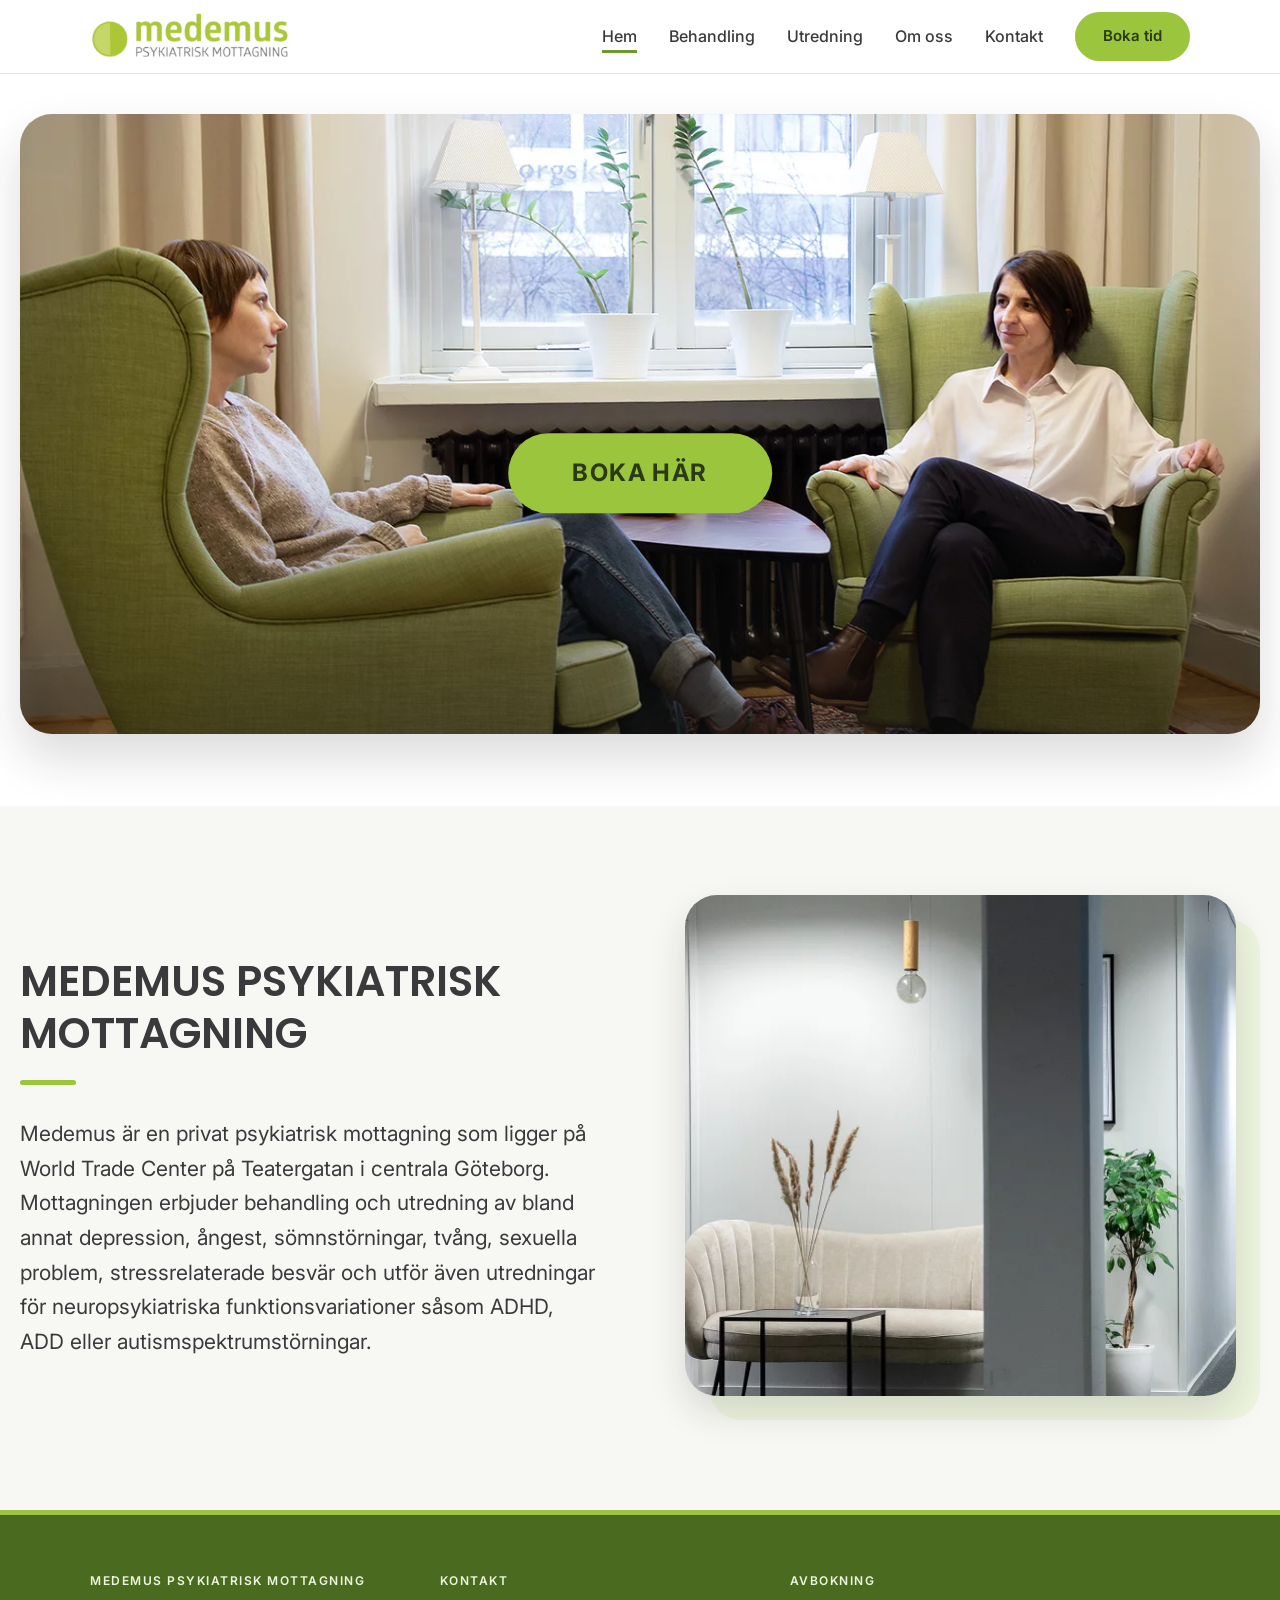
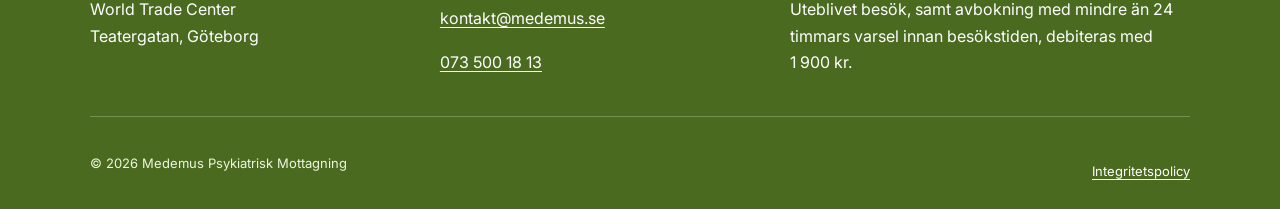
==== index.html @ da2b0c32 "Medemus hemsida, variant 2 Co-Authored-By: Claude Sonnet 5.5 <noreply@anthropic.com>" ====
<!DOCTYPE html>
<html lang="sv">
<head>
  <meta charset="UTF-8">
  <meta name="viewport" content="width=device-width, initial-scale=1">
  <title>Medemus Psykiatrisk Mottagning – Privat psykiater Göteborg</title>
  <meta name="description" content="Privat psykiatrisk mottagning på World Trade Center, Teatergatan i centrala Göteborg. Behandling och utredning av bland annat depression, ångest, ADHD och autism.">

  <link rel="preconnect" href="https://fonts.googleapis.com">
  <link rel="preconnect" href="https://fonts.gstatic.com" crossorigin>
  <link href="https://fonts.googleapis.com/css2?family=Poppins:wght@400;500;600;700&family=Inter:wght@400;500;600;700&display=swap" rel="stylesheet">

  <link rel="stylesheet" href="css/reset.css">
  <link rel="stylesheet" href="css/variables.css">
  <link rel="stylesheet" href="css/base.css">
  <link rel="stylesheet" href="css/components.css">
  <link rel="stylesheet" href="css/site.css?v=1">
  <link rel="stylesheet" href="css/variant.css?v=2">
</head>
<body>

  <a class="skip-link" href="#content">Hoppa till innehållet</a>

  <header class="v2-header is-cta-visible" data-cta="always">
    <div class="container v2-header__inner">
      <a href="index.html" class="v2-logo" aria-label="Medemus psykiatrisk mottagning – startsida">
        <img src="assets/images/medemus-logo.webp" alt="Medemus Psykiatrisk Mottagning">
      </a>
      <nav class="v2-nav" id="nav" aria-label="Huvudmeny">
        <a href="index.html" class="v2-nav__link" aria-current="page">Hem</a>
        <a href="pages/behandling.html" class="v2-nav__link">Behandling</a>
        <a href="pages/utredning.html" class="v2-nav__link">Utredning</a>
        <a href="pages/om-oss.html" class="v2-nav__link">Om oss</a>
        <a href="pages/kontakt.html" class="v2-nav__link">Kontakt</a>
        <a href="pages/boka-tid.html" class="btn btn--primary v2-nav__cta">Boka tid</a>
      </nav>
      <a href="pages/boka-tid.html" class="btn btn--primary v2-header__cta">Boka tid</a>
      <button class="nav-toggle" aria-expanded="false" aria-controls="nav" aria-label="Meny"><span class="nav-toggle__bars" aria-hidden="true"><span></span><span></span><span></span></span></button>
    </div>
  </header>

  <main id="content">
    <section class="pg-hero" aria-label="Boka tid">
      <div class="pg-wrap">
        <div class="hero-frame">
          <img src="assets/images/hero-mottagning.webp" alt="Två personer i samtal i mottagningens gröna fåtöljer" fetchpriority="high">
          <a href="pages/boka-tid.html" class="btn btn--primary btn--xl hero-frame__cta">Boka här</a>
        </div>
      </div>
    </section>

    <section class="pg-section pg-section--alt" aria-labelledby="intro-rubrik">
      <div class="pg-wrap pg-row">
        <div class="pg-text">
          <h1 class="pg-title" id="intro-rubrik">Medemus Psykiatrisk Mottagning</h1>
          <p class="pg-lead">Medemus är en privat psykiatrisk mottagning som ligger på World Trade Center på Teatergatan i centrala Göteborg. Mottagningen erbjuder behandling och utredning av bland annat depression, ångest, sömnstörningar, tvång, sexuella problem, stressrelaterade besvär och utför även utredningar för neuropsykiatriska funktionsvariationer såsom ADHD, ADD eller autismspektrumstörningar.</p>
        </div>
        <figure class="photo-frame photo-frame--wide"><img src="assets/images/vantrum-soffa.webp" alt="Mottagningens väntrum med soffa och växter" loading="lazy"></figure>
      </div>
    </section>

  </main>

  <footer class="v2-footer">
    <div class="container">
      <div class="v2-footer__grid">
        <div>
          <h2 class="v2-footer__title">Medemus Psykiatrisk Mottagning</h2>
          <address class="v2-footer__text">World Trade Center<br>Teatergatan, Göteborg</address>
        </div>
        <div>
          <h2 class="v2-footer__title">Kontakt</h2>
          <p class="v2-footer__text"><a href="mailto:kontakt@medemus.se">kontakt@medemus.se</a></p>
          <p class="v2-footer__text"><a href="tel:0735001813">073 500 18 13</a></p>
        </div>
        <div>
          <h2 class="v2-footer__title">Avbokning</h2>
          <p class="v2-footer__text">Uteblivet besök, samt avbokning med mindre än 24 timmars varsel innan besökstiden, debiteras med 1&nbsp;900&nbsp;kr.</p>
        </div>
      </div>
      <div class="v2-footer__bottom">
        <p>&copy; <span id="year"></span> Medemus Psykiatrisk Mottagning</p>
        <p><a href="pages/integritetspolicy.html">Integritetspolicy</a></p>
      </div>
    </div>
  </footer>

  <script src="js/main.js?v=1"></script>
</body>
</html>
---- css/variables.css ----
/* ==========================================================================
   Designvariabler — Medemus designsystem
   Källan till sanning för färger, typsnitt och avstånd.
   Ändra här så uppdateras hela sidan. Alla textfärger nedan är kontrollerade
   mot WCAG 2.1 AA (se referens/dokument/designsystem.html för kontrastmatris).
   ========================================================================== */
:root {
  /* ---- Grundfärger (från logotypen) ---- */
  --color-green-primary: #9bc53d; /* Logotyp, ljus halva. ENDAST som yta — ej som liten text på vitt */
  --color-green-dark:    #6e9a2b; /* Logotyp, mörk halva. ENDAST som yta/stora element */
  --color-green-deep:    #4a6b1f; /* Tillgänglig grön text/ikon — 6,1:1 på vitt */
  --color-green-tint:    #eef5de; /* Ljus grön bakgrundston (badges, ghost-knapp) */

  /* ---- Text & neutrala färger ---- */
  --color-text:        #3a3a3c; /* Primär text — 11,3:1 på vitt (AAA) */
  --color-text-muted:  #6b6b6e; /* Sekundär text — 5,3:1 på vitt (AA) */
  --color-text-faint:  #9a9a9d; /* ENDAST placeholder/inaktiverat läge */

  /* ---- Ytor ---- */
  --color-bg:      #ffffff;
  --color-surface: #f7f8f4; /* Sidbakgrund, sektionsavbrott */
  --color-border:  #e2e4dc; /* Dekorativa kantlinjer (ej funktionella) */
  --color-border-interactive: #80847a; /* Kantlinje på inputs/komponenter — 3,8:1 */

  /* ---- Mörkt tema (Instagram-stilen) ---- */
  --color-dark:       #1b1c1a; /* Mörk bakgrund — vit text 16,5:1 */
  --color-dark-2:     #262824; /* Kort/ytor på mörk bakgrund */
  --color-dark-line:  #3a3d36;
  --color-on-dark-muted: #c9ccc2; /* Sekundär text på mörkt — 10,5:1 */
  --color-white:      #ffffff;
  --color-on-green:   #2b3a14; /* Text på grön yta — 6,1:1 */
  --color-dark-overlay: rgba(27, 28, 26, 0.84); /* Mörkt lager över foto */
  --color-green-olive: #7f9a2b; /* Cirkelring i Instagram-grafiken. ENDAST dekor */

  /* ---- Funktionsfärger ---- */
  --color-primary:       var(--color-green-primary);
  --color-primary-hover: var(--color-green-deep);
  --color-accent:        #2e6f8e; /* Länkar, fokusringar — 5,6:1 på vitt */

  --color-success-text:    #3d7a3d;
  --color-success-surface: #e3f1e3;
  --color-error-text:      #b33a3a;
  --color-error-surface:   #fbeaea;

  /* ---- Typografi ---- */
  --font-heading: "Poppins", system-ui, -apple-system, "Segoe UI", Roboto, sans-serif;
  --font-body:    "Inter", system-ui, -apple-system, "Segoe UI", Roboto, sans-serif;
  --font-mono:    "SFMono-Regular", Consolas, monospace;

  --fs-base: 1rem;      /* 16px — minsta brödtextstorlek */
  --fs-sm:   0.8125rem; /* 13px — small/caption */
  --fs-label: 0.75rem;  /* 12px — eyebrow/label (minsta storlek, versaler) */
  --fs-lg:   1.1875rem; /* 19px — H4 */
  --fs-xl:   1.5rem;    /* 24px — H3 */
  --fs-xxl:  clamp(1.75rem, 3vw + 1rem, 2.125rem);  /* 28–34px — H2 */
  --fs-xxxl: clamp(2rem, 4vw + 1rem, 3rem);         /* 32–48px — H1 */

  --lh-heading: 1.2;
  --lh-body: 1.65;

  /* ---- Avstånd ---- */
  --space-xs: 0.5rem;
  --space-sm: 1rem;
  --space-md: 2rem;
  --space-lg: 4rem;
  --space-xl: 6rem;

  /* ---- Övrigt ---- */
  --container-width: 1100px;
  --radius: 10px;
  --radius-pill: 999px;
  --shadow: 0 2px 12px rgba(0, 0, 0, 0.08);
  --transition: 0.2s ease;
  --focus-ring: 3px solid var(--color-accent);
}
---- css/base.css ----
/* ==========================================================================
   Grundstil — typografi och länkar
   ========================================================================== */
body {
  font-family: var(--font-body);
  font-size: var(--fs-base);
  line-height: var(--lh-body);
  color: var(--color-text);
  background: var(--color-bg);
}

h1, h2, h3, h4 {
  font-family: var(--font-heading);
  font-weight: 600;
  line-height: var(--lh-heading);
  color: var(--color-text);
  margin-bottom: var(--space-sm);
}

h1 { font-size: var(--fs-xxxl); letter-spacing: -0.5px; }
h2 { font-size: var(--fs-xxl); letter-spacing: -0.3px; }
h3 { font-size: var(--fs-xl); }
h4 { font-size: var(--fs-lg); font-weight: 500; }

p {
  max-width: 65ch;
}

p + p {
  margin-top: var(--space-sm);
}

small, .text-small {
  display: block;
  font-size: var(--fs-sm);
  color: var(--color-text-muted);
}

.text-label {
  display: inline-block;
  font-size: var(--fs-label);
  font-weight: 600;
  letter-spacing: 1px;
  text-transform: uppercase;
  color: var(--color-green-deep);
}

a {
  color: var(--color-accent);
  text-decoration: underline;
  text-underline-offset: 3px;
}

a:hover {
  color: var(--color-primary-hover);
}

/* Synlig, tydlig fokusindikering för tangentbordsnavigering (WCAG 2.4.7) */
a:focus-visible,
button:focus-visible,
input:focus-visible,
textarea:focus-visible,
select:focus-visible,
.btn:focus-visible {
  outline: var(--focus-ring);
  outline-offset: 2px;
}
---- css/components.css ----
/* ==========================================================================
   Komponenter — logga, nav, knappar, ytor, formulär, meddelanden
   ========================================================================== */

/* --- Logga --- */
.logo {
  display: inline-flex;
  align-items: center;
  gap: 0.75rem;
  font-family: var(--font-heading);
  font-weight: 600;
  font-size: var(--fs-lg);
  color: var(--color-text);
}

.logo-mark {
  width: 32px;
  height: 32px;
  border-radius: 50%;
  flex-shrink: 0;
  background: conic-gradient(
    var(--color-green-dark) 0deg 180deg,
    var(--color-green-primary) 180deg 360deg
  );
}

/* --- Navigation --- */
.nav__link {
  color: var(--color-text-muted);
  text-decoration: none;
  font-weight: 500;
  transition: color var(--transition);
}

.nav__link:hover {
  color: var(--color-green-deep);
}

/* --- Hero --- */
.hero {
  padding-block: var(--space-xl);
  background: var(--color-surface);
}

.hero__lead {
  font-size: var(--fs-lg);
  color: var(--color-text-muted);
  margin-bottom: var(--space-md);
  max-width: 40ch;
}

/* --- Knappar ---
   Primary: grön yta + mörk text — 6,1:1
   Dark:    mörk yta + vit text  — 11,3:1
   Outline: transparent + mörk text/kant — 11,3:1
   Ghost:   ljus grön yta + grön text — 5,5:1
   Alla har minst 44px klickyta i höjd och synlig fokusring. */
.btn {
  display: inline-flex;
  align-items: center;
  gap: 0.5rem;
  min-height: 44px;
  padding: 0.75rem 1.75rem;
  border: none;
  border-radius: var(--radius-pill);
  font-family: var(--font-body);
  font-weight: 600;
  font-size: 0.9375rem;
  text-decoration: none;
  cursor: pointer;
  transition: background-color var(--transition), color var(--transition);
}

.btn--primary {
  background: var(--color-green-primary);
  color: var(--color-on-green);
}
.btn--primary:hover {
  background: var(--color-green-deep);
  color: #fff;
}

.btn--dark {
  background: var(--color-text);
  color: #fff;
}
.btn--dark:hover {
  background: #222224;
}

.btn--outline {
  background: transparent;
  color: var(--color-text);
  border: 1.5px solid var(--color-text);
}
.btn--outline:hover {
  background: var(--color-text);
  color: #fff;
}

.btn--ghost {
  background: var(--color-green-tint);
  color: var(--color-green-deep);
}
.btn--ghost:hover {
  background: #e2eecb;
}

.btn[disabled],
.btn--disabled {
  background: #ececea;
  color: var(--color-text-faint);
  cursor: not-allowed;
}

/* Bakåtkompatibelt alias för äldre .btn-markup i befintliga sidor */
.btn:not([class*="btn--"]) {
  background: var(--color-green-primary);
  color: var(--color-on-green);
}
.btn:not([class*="btn--"]):hover {
  background: var(--color-green-deep);
  color: #fff;
}

/* --- Ytor / kort --- */
.surface {
  border-radius: var(--radius);
  padding: var(--space-md);
  border: 1px solid var(--color-border);
}

.surface--alt { background: var(--color-surface); }
.surface--tint {
  background: var(--color-green-tint);
  color: var(--color-green-deep);
  border-color: transparent;
}
.surface--dark {
  background: var(--color-text);
  color: #fff;
  border-color: transparent;
}

/* --- Statusmeddelanden ---
   Status visas aldrig med enbart färg — ikon/symbol + text följer alltid med. */
.alert {
  display: flex;
  gap: 0.625rem;
  align-items: flex-start;
  padding: 1rem 1.25rem;
  border-radius: var(--radius);
  font-size: var(--fs-sm);
  line-height: 1.5;
  max-width: 460px;
}
.alert strong { font-weight: 700; }

.alert--success {
  background: var(--color-success-surface);
  color: var(--color-success-text);
}
.alert--error {
  background: var(--color-error-surface);
  color: var(--color-error-text);
}

/* --- Formulär --- */
.field {
  margin-bottom: var(--space-sm);
}

.field label {
  display: block;
  font-size: var(--fs-sm);
  font-weight: 600;
  color: var(--color-text);
  margin-bottom: 0.375rem;
}

.field input,
.field textarea,
.field select {
  width: 100%;
  padding: 0.75rem 0.875rem;
  border-radius: 8px;
  border: 1.5px solid var(--color-border-interactive);
  font-family: var(--font-body);
  font-size: 0.9375rem;
  color: var(--color-text);
  background: var(--color-bg);
}

.field input::placeholder,
.field textarea::placeholder {
  color: var(--color-text-faint);
}

.field-hint {
  font-size: 0.8125rem;
  color: var(--color-text-muted);
  margin-top: 0.3rem;
}
---- css/site.css ----
/* ==========================================================================
   Variation 2 — ljus, lugn startsida med utgångspunkt i nuvarande medemus.se
   Bygger enbart på designsystemets variabler (css/variables.css).
   Kontraster (mot bakgrunden de används på):
     --color-text on white 11,3:1   --color-text-muted on surface 5,0:1
     --color-green-deep on white 6,2:1 / on tint 5,5:1
     --color-on-green on --color-green-primary 6,1:1
     white on --color-dark 17,1:1   --color-on-dark-muted on --color-dark 10,5:1
   ========================================================================== */

html { scroll-padding-top: 96px; scroll-behavior: smooth; }

.container {
  width: min(100% - 2rem, var(--container-width));
  margin-inline: auto;
}

/* --- Hoppa till innehåll (WCAG 2.4.1) --- */
.skip-link {
  position: absolute;
  left: 1rem;
  top: -100px;
  z-index: 200;
  padding: 0.75rem 1.25rem;
  background: var(--color-dark);
  color: var(--color-white);
  border-radius: var(--radius);
  font-weight: 600;
}
.skip-link:focus { top: 1rem; }

/* --- Header (fast överst) --- */
.v2-header {
  position: sticky;
  top: 0;
  z-index: 100;
  background: var(--color-bg);
  border-bottom: 1px solid var(--color-border);
}
.v2-header__inner {
  display: flex;
  align-items: center;
  gap: var(--space-md);
  padding-block: 0.75rem;
}
/* Endast desktop: Safari klipper annars även nedåt och gömmer mobilmenyn */
@media (min-width: 861px) { .v2-header { overflow-x: clip; } }
/* "Boka tid" glider in från höger när hero-knappen scrollats förbi.
   På desktop ligger menylänkarna först längst till höger (där knappen ska landa)
   och glider åt vänster i takt med att knappen kommer in. --cta-shift sätts av js/main.js. */
.v2-header__cta {
  flex: none;
  opacity: 0;
  visibility: hidden;
  transform: translateX(56px);
  transition: transform 0.45s ease, opacity 0.35s ease, visibility 0s linear 0.45s;
}
.v2-header.is-cta-visible .v2-header__cta {
  opacity: 1;
  visibility: visible;
  transform: none;
  transition-delay: 0s;
}
@media (min-width: 861px) {
  .v2-nav {
    transform: translateX(var(--cta-shift, 0px));
    transition: transform 0.45s ease;
  }
  .v2-header.is-cta-visible .v2-nav { transform: none; }
}
.v2-nav__cta { display: none; }
.v2-logo { display: inline-flex; align-items: center; }
.v2-logo img { height: 48px; width: auto; }

.v2-nav {
  display: flex;
  align-items: center;
  gap: var(--space-md);
  margin-left: auto;
}
.v2-nav__link {
  display: inline-flex;
  align-items: center;
  min-height: 44px;
  color: var(--color-text);
  font-weight: 500;
  text-decoration: none;
}
.v2-nav__link:hover { text-decoration: underline; text-underline-offset: 6px; }
.v2-nav__link[aria-current="page"] {
  text-decoration: underline;
  text-decoration-color: var(--color-green-dark);
  text-decoration-thickness: 3px;
  text-underline-offset: 8px;
}

.nav-toggle {
  display: none;
  min-width: 44px;
  min-height: 44px;
  align-items: center;
  justify-content: center;
  background: transparent;
  border: 1.5px solid var(--color-border-interactive);
  border-radius: var(--radius);
  color: var(--color-text);
  cursor: pointer;
}

/* --- Sektioner --- */
.v2-section { padding-block: var(--space-xl); }
.v2-section--surface { background: var(--color-surface); }
.v2-section--tint { background: var(--color-green-tint); }

.v2-eyebrow {
  display: inline-block;
  margin-bottom: var(--space-xs);
  font-size: var(--fs-label);
  font-weight: 600;
  letter-spacing: 1.5px;
  text-transform: uppercase;
  color: var(--color-green-deep);
}

/* --- Hero: bilden täcker hela bredden, allt fokus på "Boka tid" ---
   Ett jämnt mörkt lager (--color-dark, 76 %) ligger mellan foto och innehåll:
   vit text får minst 6,5:1 kontrast även mot de ljusaste delarna av bilden.
   Knapp: --color-on-green på --color-green-primary 6,1:1. */
.v2-hero {
  position: relative;
  isolation: isolate;
  display: flex;
  align-items: center;
  min-height: 560px;
  padding-block: var(--space-xl);
  background: var(--color-dark) url("../assets/images/hero-mottagning.webp") center / cover no-repeat;
}
.v2-hero::before {
  content: "";
  position: absolute;
  inset: 0;
  z-index: -1;
  background: var(--color-dark);
  opacity: 0.76;
}
.v2-hero__inner {
  display: flex;
  flex-direction: column;
  align-items: center;
  text-align: center;
}
.v2-hero h1 {
  color: var(--color-white);
  font-size: clamp(1.5rem, 2.5vw + 0.75rem, 2.125rem);
  font-weight: 600;
  margin-bottom: 0.5rem;
}
.v2-hero__sub {
  color: var(--color-white);
  font-size: var(--fs-base);
  margin-bottom: var(--space-lg);
}
.btn--xl {
  min-height: 72px;
  padding: 1.25rem 4rem;
  gap: 0.75rem;
  font-size: 1.5rem;
  font-weight: 700;
  box-shadow: 0 10px 30px rgba(0, 0, 0, 0.35);
}
.v2-hero :focus-visible { outline: 3px solid var(--color-white); outline-offset: 4px; }

.v2-actions { display: flex; flex-wrap: wrap; gap: var(--space-sm); }

.btn--outline-light {
  background: transparent;
  color: var(--color-white);
  border: 1.5px solid var(--color-white);
}
.btn--outline-light:hover { background: var(--color-white); color: var(--color-dark); }

/* --- Viktiga punkter (som i Ekopeak): bock i cirkel + text, på mycket ljusgrönt band ---
   Text --color-text på --color-green-tint 10,1:1. Bock --color-green-deep på vit 6,2:1. */
.v2-trust {
  background: var(--color-green-tint);
  padding-block: var(--space-md);
}
.v2-trust__list {
  display: flex;
  justify-content: space-between;
  flex-wrap: wrap;
  gap: var(--space-sm) var(--space-md);
  list-style: none;
  margin: 0;
  padding: 0 var(--space-sm);
}
.v2-trust__list li {
  display: flex;
  align-items: center;
  gap: 1rem;
  padding: 0.25rem 0.5rem;
  font-weight: 500;
  color: var(--color-text);
}
.v2-check {
  flex: none;
  display: grid;
  place-items: center;
  width: 44px;
  height: 44px;
  border-radius: 50%;
  background: var(--color-white);
  box-shadow: 0 2px 8px rgba(74, 107, 31, 0.15);
}
.v2-check svg {
  width: 20px;
  height: 20px;
  fill: none;
  stroke: var(--color-green-deep);
  stroke-width: 2.6;
  stroke-linecap: round;
  stroke-linejoin: round;
}

/* --- Två kolumner --- */
.v2-split {
  display: grid;
  grid-template-columns: 1fr 1.2fr;
  gap: var(--space-lg);
  align-items: start;
}
.v2-split p { color: var(--color-text); }

/* Lista med exempel — ren lista, inte klickbar */
.v2-list {
  display: grid;
  grid-template-columns: 1fr 1fr;
  gap: 0 var(--space-md);
  list-style: none;
  padding: 0;
  margin: 0;
}
.v2-list li {
  display: flex;
  align-items: center;
  gap: 0.75rem;
  padding: 1rem 0;
  border-bottom: 1px solid var(--color-border);
  font-family: var(--font-heading);
  font-weight: 500;
}
.v2-list li::before {
  content: "";
  flex-shrink: 0;
  width: 10px;
  height: 10px;
  border-radius: 50%;
  background: var(--color-green-dark);
}

/* --- Två kort bredvid varandra: behandling och utredning ---
   Illustrationerna är dekorativa (aria-hidden) och använder bara designsystemets färger. */
.v2-cards {
  display: grid;
  grid-template-columns: 1fr 1fr;
  gap: var(--space-md);
  align-items: stretch;
}
.v2-card {
  display: flex;
  flex-direction: column;
  align-items: center;
  text-align: center;
  padding: var(--space-lg) var(--space-md);
  background: var(--color-white);
  border: 1px solid var(--color-border);
  border-radius: 24px;
  box-shadow: 0 6px 24px rgba(58, 58, 60, 0.06);
}
.v2-card__icon { flex: none; width: 168px; height: 168px; margin-bottom: var(--space-sm); }
.v2-card h2 { font-size: clamp(1.5rem, 1.5vw + 1rem, 1.875rem); }
.v2-card p { color: var(--color-text); max-width: 34rem; }
.v2-card .v2-list { margin-top: var(--space-sm); text-align: left; width: 100%; }
.v2-collapsible { width: 100%; display: flex; flex-direction: column; align-items: center; }

.ic-blob { fill: var(--color-green-tint); }
.ic-lime { fill: var(--color-green-primary); }
.ic-deep { fill: var(--color-green-deep); }
.ic-line { fill: var(--color-border); }
.ic-bubble { stroke: var(--color-green-deep); stroke-width: 6; stroke-linejoin: round; }
.ic-bubble--white { fill: var(--color-white); }
.ic-bubble--lime { fill: var(--color-green-primary); }
.ic-board { fill: var(--color-white); stroke: var(--color-green-deep); stroke-width: 6; }
.ic-clip { fill: var(--color-green-primary); stroke: var(--color-green-deep); stroke-width: 6; }
.ic-tick { fill: none; stroke: var(--color-green-deep); stroke-width: 5; stroke-linecap: round; stroke-linejoin: round; }
.ic-lens { fill: var(--color-green-primary); fill-opacity: 0.35; stroke: var(--color-green-deep); stroke-width: 7; }
.ic-handle { fill: none; stroke: var(--color-green-deep); stroke-width: 10; stroke-linecap: round; }

/* --- Utfällbar lista: bara på smala skärmar där listan är en enda kolumn --- */
.v2-expand {
  display: none;
  align-items: center;
  gap: 6px;
  min-height: 44px;
  padding: 0;
  margin-top: var(--space-xs);
  background: none;
  border: 0;
  font: inherit;
  font-weight: 600;
  color: var(--color-green-deep);
  text-decoration: underline;
  text-underline-offset: 4px;
  cursor: pointer;
}
.v2-expand svg { width: 18px; height: 18px; fill: none; stroke: currentColor; stroke-width: 2.4; stroke-linecap: round; stroke-linejoin: round; transition: transform 0.25s ease; }
.is-expanded .v2-expand svg { transform: rotate(180deg); }

/* --- Footer ---
   Vit/ljus text på --color-dark: 17,1:1 / 10,5:1. Rubriker i --color-green-primary 8,5:1. */
.v2-footer {
  background: var(--color-dark);
  color: var(--color-on-dark-muted);
  padding-block: var(--space-lg) var(--space-sm);
  font-size: var(--fs-sm);
}
.v2-footer__grid {
  display: grid;
  grid-template-columns: 1fr 1fr 1.4fr;
  gap: var(--space-lg);
  padding-bottom: var(--space-md);
  border-bottom: 1px solid var(--color-dark-line);
}
.v2-footer__title {
  margin-bottom: var(--space-xs);
  font-family: var(--font-body);
  font-size: var(--fs-label);
  font-weight: 600;
  letter-spacing: 1.5px;
  text-transform: uppercase;
  color: var(--color-green-primary);
}
.v2-footer__text {
  margin: 0;
  max-width: 34rem;
  font-size: var(--fs-base);
  font-style: normal;
  color: var(--color-white);
}
.v2-footer__bottom {
  display: flex;
  flex-wrap: wrap;
  justify-content: space-between;
  align-items: center;
  gap: 0 var(--space-md);
  padding-top: var(--space-sm);
}
.v2-footer a {
  display: inline-flex;
  align-items: center;
  min-height: 44px;
  color: var(--color-white);
}
.v2-footer a:hover { color: var(--color-green-primary); }

/* ==========================================================================
   Delade sidkomponenter (startsida + undersidor)
   Kontraster: --color-text på vit/ljusgrön 10–11:1, --color-green-deep på vit 6,2:1
   och på --color-green-tint 5,5:1, vit text på --color-green-deep / mörk yta 6,2–17:1.
   ========================================================================== */
.visually-hidden { position: absolute; width: 1px; height: 1px; margin: -1px; padding: 0; overflow: hidden; clip: rect(0 0 0 0); white-space: nowrap; border: 0; }

.page-hero { background: var(--color-green-tint); padding-block: var(--space-xl); text-align: center; }
.page-hero__inner { display: flex; flex-direction: column; align-items: center; gap: var(--space-sm); }
.page-hero h1 { margin: 0; font-size: clamp(2.25rem, 3vw + 1.25rem, 3.5rem); line-height: 1.1; }
.page-hero__lead { max-width: 46rem; font-size: var(--fs-lg); font-weight: 500; color: var(--color-text); }
.page-hero__lead + .page-hero__lead { margin-top: 0; font-weight: 400; font-size: 1.0625rem; }
.page-hero__icon { width: 168px; height: 168px; }
.hero-steps { display: flex; flex-wrap: wrap; justify-content: center; gap: var(--space-sm) var(--space-md); list-style: none; padding: 0; margin: var(--space-sm) 0 0; }
.hero-steps li { display: flex; align-items: center; gap: 12px; font-weight: 500; }
.hero-steps .num { width: 36px; height: 36px; font-size: 1rem; }

.section-head { display: flex; flex-direction: column; align-items: center; text-align: center; gap: 12px; max-width: 48rem; margin: 0 auto var(--space-lg); }
.section-head h2 { margin: 0; font-size: clamp(1.75rem, 2vw + 1rem, 2.25rem); line-height: 1.2; }
.section-head p { margin: 0; font-size: var(--fs-lg); font-weight: 500; color: var(--color-text); }
.section-head .v2-eyebrow { margin: 0; }
.v2-section--tint { background: var(--color-green-tint); }

.grid { display: grid; gap: var(--space-md); }
.grid--3 { grid-template-columns: repeat(3, 1fr); }
.grid--4 { grid-template-columns: repeat(4, 1fr); }
.grid--5 { grid-template-columns: repeat(5, 1fr); gap: 25px; }

.num { flex: none; display: grid; place-items: center; width: 48px; height: 48px; border-radius: 50%; background: var(--color-green-primary); color: var(--color-on-green); font-family: var(--font-heading); font-weight: 600; font-size: 1.25rem; }

.tile { display: flex; flex-direction: column; gap: 12px; padding: var(--space-md) 28px; background: var(--color-surface); border-radius: 20px; }
.tile--white { background: var(--color-white); border: 1px solid var(--color-border); }
.tile--tint { background: var(--color-green-tint); }
.tile__icon { display: grid; place-items: center; width: 44px; height: 44px; border-radius: 50%; background: var(--color-white); }
.tile--white .tile__icon, .tile--tint .tile__icon { background: var(--color-green-tint); }
.tile--tint .tile__icon { background: var(--color-white); }
.tile__icon svg { width: 20px; height: 20px; fill: none; stroke: var(--color-green-deep); stroke-width: 2.6; stroke-linecap: round; stroke-linejoin: round; }
.tile h3 { margin: 0; font-size: 1.125rem; font-weight: 500; line-height: 1.35; }
.tile p { margin: 0; font-size: 0.9375rem; line-height: 1.6; color: var(--color-text); }
.tile__big { font-family: var(--font-heading); font-weight: 600; font-size: 2.25rem; line-height: 1.15; color: var(--color-green-deep); }
.tile--center { align-items: center; text-align: center; }
.tile__dot { display: grid; place-items: center; width: 40px; height: 40px; border-radius: 50%; background: var(--color-green-tint); }
.tile__dot::after { content: ""; width: 12px; height: 12px; border-radius: 50%; background: var(--color-green-dark); }

.step { display: flex; flex-direction: column; align-items: center; gap: 16px; padding: 28px 20px; background: var(--color-surface); border-radius: 20px; text-align: center; font-family: var(--font-heading); font-weight: 500; font-size: 1.0625rem; }
.v2-section--surface .step { background: var(--color-white); }

.price-card { display: flex; flex-direction: column; align-items: center; gap: 8px; padding: var(--space-md); background: var(--color-surface); border-radius: 20px; text-align: center; }
.price-card dt { font-weight: 500; font-size: 1.0625rem; color: var(--color-text-muted); }
.price-card dd { margin: 0; font-family: var(--font-heading); font-weight: 600; font-size: 2.5rem; line-height: 1.2; }
.price-notes { display: grid; gap: 8px; justify-items: center; margin-top: var(--space-md); text-align: center; }
.price-notes p { margin: 0; max-width: 46rem; }
.price-notes p:first-child { font-weight: 500; }
.price-notes p + p { color: var(--color-text-muted); font-size: 0.9375rem; }

.checks { list-style: none; margin: 0; padding: 0; display: grid; gap: 12px; text-align: left; }
.checks li { display: flex; gap: 12px; align-items: flex-start; line-height: 1.65; }
.checks li::before { content: ""; flex: none; width: 28px; height: 28px; border-radius: 50%; background: var(--color-green-tint) url("data:image/svg+xml,%3Csvg xmlns='http://www.w3.org/2000/svg' viewBox='0 0 24 24' fill='none' stroke='%234a6b1f' stroke-width='3' stroke-linecap='round' stroke-linejoin='round'%3E%3Cpath d='M5 12.5l4.5 4.5L19 7.5'/%3E%3C/svg%3E") center / 14px no-repeat; }
.tile--white .checks li::before, .v2-section--surface .checks li::before { background-color: var(--color-green-tint); }

.doctor { display: grid; grid-template-columns: 400px 1fr; gap: var(--space-lg); align-items: start; }
.doctor__photo { display: block; width: 100%; aspect-ratio: 5 / 6; object-fit: cover; object-position: top; border-radius: 28px; background: var(--color-green-tint); }
.doctor__text { display: grid; gap: 12px; }
.doctor__text h2 { margin: 0; font-size: clamp(2rem, 2vw + 1rem, 2.75rem); line-height: 1.15; }
.doctor__role { margin: 0; font-size: var(--fs-lg); font-weight: 500; color: var(--color-text-muted); }
.quote { margin: var(--space-xs) 0 var(--space-xs); padding: 4px 0 4px 20px; border-left: 4px solid var(--color-green-primary); font-size: 1.1875rem; font-weight: 500; line-height: 1.6; }
.quote p { max-width: none; margin: 0; }

.topic-grid { display: flex; flex-wrap: wrap; justify-content: center; gap: var(--space-md); }
.topic-grid .tile { flex: 0 1 calc((100% - 3 * var(--space-md)) / 4); }

.find { display: grid; grid-template-columns: 1fr 1fr; gap: var(--space-lg); align-items: start; }
.find__text { display: grid; gap: var(--space-sm); }
.find__text h2 { margin: 0; font-size: clamp(1.75rem, 2vw + 1rem, 2.25rem); line-height: 1.2; }
.find__text .v2-eyebrow { margin: 0; }
.address { font-style: normal; font-size: 1.0625rem; line-height: 1.6; }
.address strong { display: block; font-family: var(--font-heading); font-weight: 500; font-size: 1.25rem; margin-bottom: 4px; }
.route { list-style: none; margin: 0; padding: var(--space-md); display: grid; gap: 20px; background: var(--color-surface); border-radius: 20px; counter-reset: route; }
.v2-section--surface .route { background: var(--color-white); }
.route li { display: flex; gap: 16px; align-items: flex-start; counter-increment: route; }
.route li::before { content: counter(route); flex: none; display: grid; place-items: center; width: 40px; height: 40px; border-radius: 50%; background: var(--color-green-primary); color: var(--color-on-green); font-family: var(--font-heading); font-weight: 600; }
.route strong { display: block; font-family: var(--font-heading); font-weight: 500; font-size: 1.0625rem; line-height: 1.4; }
.route span { display: block; font-size: 0.9375rem; color: var(--color-text-muted); line-height: 1.6; }
.find__media img { display: block; width: 100%; height: 520px; object-fit: cover; border-radius: 24px; background: var(--color-green-tint); }
.link-arrow { display: inline-flex; align-items: center; gap: 8px; min-height: 44px; font-weight: 600; color: var(--color-green-deep); text-underline-offset: 4px; }
.link-arrow svg { width: 16px; height: 16px; fill: none; stroke: currentColor; stroke-width: 2.2; stroke-linecap: round; stroke-linejoin: round; }

/* Dragspel (details/summary) */
.acc-layout { display: grid; grid-template-columns: 460px 1fr; gap: 48px; align-items: stretch; }
.acc-layout__photo { margin: 0; overflow: hidden; border-radius: 28px; background: var(--color-green-tint); }
.acc-layout__photo img { display: block; width: 100%; height: 100%; min-height: 520px; object-fit: cover; }
.acc-list { display: grid; gap: 12px; align-content: start; }
.acc-list__head { display: grid; gap: 12px; margin-bottom: var(--space-xs); }
.acc-list__head h2 { margin: 0; font-size: clamp(1.75rem, 2vw + 1rem, 2.25rem); line-height: 1.2; }
.acc-list__head p { margin: 0; color: var(--color-text-muted); }
.acc-list__head .v2-eyebrow { margin: 0; }
.acc { background: var(--color-white); border: 1px solid var(--color-border); border-radius: 16px; }
.acc[open] { border: 1.5px solid var(--color-green-deep); }
.acc summary { display: flex; justify-content: space-between; align-items: center; gap: 16px; min-height: 44px; padding: 18px 24px; cursor: pointer; list-style: none; font-family: var(--font-heading); font-weight: 500; font-size: 1.125rem; line-height: 1.4; border-radius: 16px; }
.acc summary::-webkit-details-marker { display: none; }
.acc summary::after { content: ""; flex: none; width: 36px; height: 36px; border-radius: 50%; background: var(--color-green-tint) url("data:image/svg+xml,%3Csvg xmlns='http://www.w3.org/2000/svg' viewBox='0 0 24 24' fill='none' stroke='%234a6b1f' stroke-width='2.6' stroke-linecap='round'%3E%3Cpath d='M12 5v14M5 12h14'/%3E%3C/svg%3E") center / 18px no-repeat; }
.acc[open] summary::after { background: var(--color-green-deep) url("data:image/svg+xml,%3Csvg xmlns='http://www.w3.org/2000/svg' viewBox='0 0 24 24' fill='none' stroke='%23ffffff' stroke-width='2.6' stroke-linecap='round'%3E%3Cpath d='M5 12h14'/%3E%3C/svg%3E") center / 18px no-repeat; }
.acc__body { padding: 0 24px 22px; display: grid; gap: 14px; }
.acc__body p { margin: 0; max-width: none; line-height: 1.65; }

/* Kallelse (centrerad avslutning) */
.cta-band { text-align: center; }
.cta-band .container { display: flex; flex-direction: column; align-items: center; gap: var(--space-sm); }
.cta-band h2 { margin: 0; font-size: clamp(1.75rem, 2vw + 1rem, 2.25rem); line-height: 1.2; }
.cta-band p { max-width: 46rem; margin: 0 0 var(--space-xs); font-size: var(--fs-lg); font-weight: 500; }

/* Formulär */
.form-card { display: grid; gap: 24px; max-width: 720px; margin-inline: auto; padding: 48px; background: var(--color-white); border: 1px solid var(--color-border); border-radius: 24px; box-shadow: 0 10px 30px rgba(58, 58, 60, 0.08); }
.field label, .form-card legend { display: block; margin-bottom: 8px; padding: 0; font-weight: 600; font-size: 0.9375rem; }
.field input { width: 100%; min-height: 52px; padding: 0 16px; border: 1.5px solid var(--color-border-interactive); border-radius: 12px; background: var(--color-white); color: var(--color-text); font: inherit; }
.field input::placeholder { color: var(--color-text-muted); opacity: 1; }
.field input[aria-invalid="true"] { border-color: var(--color-error-text); }
.field__error { margin: 6px 0 0; color: var(--color-error-text); font-size: 0.875rem; font-weight: 500; }
.form-card fieldset { border: 0; margin: 0; padding: 0; min-width: 0; }
.radio-cards { display: grid; grid-template-columns: 1fr 1fr; gap: 12px; }
.radio-card { position: relative; display: flex; align-items: center; gap: 12px; min-height: 56px; padding: 16px 20px; background: var(--color-white); border: 1.5px solid var(--color-border-interactive); border-radius: 14px; cursor: pointer; font-family: var(--font-heading); font-weight: 500; font-size: 1.0625rem; }
.radio-card input { position: absolute; opacity: 0; width: 1px; height: 1px; }
.radio-card__dot { flex: none; display: grid; place-items: center; width: 22px; height: 22px; border: 2px solid var(--color-border-interactive); border-radius: 50%; background: var(--color-white); }
.radio-card input:checked + .radio-card__dot { border-color: var(--color-green-deep); }
.radio-card input:checked + .radio-card__dot::after { content: ""; width: 10px; height: 10px; border-radius: 50%; background: var(--color-green-deep); }
.radio-card:has(input:checked) { background: var(--color-green-tint); border-color: var(--color-green-deep); }
.radio-card:has(input:focus-visible) { outline: var(--focus-ring); outline-offset: 2px; }
.check { display: flex; gap: 12px; align-items: flex-start; line-height: 1.6; font-size: 0.9375rem; }
.check input { flex: none; width: 24px; height: 24px; margin: 0; accent-color: var(--color-green-deep); }
.check a { font-weight: 600; color: var(--color-green-deep); }
.btn--l { width: 100%; justify-content: center; min-height: 56px; font-size: 1.125rem; font-weight: 700; box-shadow: 0 6px 18px rgba(0, 0, 0, 0.18); }
.form-status { margin: 0; min-height: 1.5em; font-weight: 500; }
.form-status.is-error { color: var(--color-error-text); }
.form-note { margin: var(--space-sm) 0 0; text-align: center; color: var(--color-text-muted); }
.form-note a { font-weight: 600; color: var(--color-green-deep); }

/* Kontaktsektion med e-postkort */
.contact { background: var(--color-green-tint); padding-block: var(--space-xl); }
.contact__inner { display: flex; flex-direction: column; align-items: center; gap: 48px; }
.contact__head { display: flex; flex-direction: column; align-items: center; text-align: center; gap: 12px; }
.contact__head h2 { margin: 0; font-size: clamp(2rem, 3vw + 1rem, 2.75rem); line-height: 1.15; }
.contact__head p { margin: 0; font-size: var(--fs-lg); font-weight: 500; }
.contact__head .v2-eyebrow { margin: 0; }
.mail-card { width: min(100%, 600px); overflow: hidden; background: var(--color-white); border-radius: 24px; box-shadow: 0 10px 30px rgba(58, 58, 60, 0.1); }
.mail-card__body { display: grid; gap: 16px; padding: 40px 48px 32px; justify-items: center; }
.mail-card--left .mail-card__body { justify-items: stretch; text-align: left; }
.mail-card__label { margin: 0; font-size: var(--fs-label); font-weight: 600; letter-spacing: 1.5px; text-transform: uppercase; color: var(--color-green-deep); }
.mail-card h2, .mail-card h3 { margin: 0; font-size: 1.75rem; line-height: 1.25; }
.mail-card p { max-width: none; margin: 0; }
.copy-field { display: flex; align-items: center; justify-content: space-between; gap: 16px; width: 100%; padding: 8px 8px 8px 24px; background: var(--color-surface); border: 1.5px solid var(--color-border-interactive); border-radius: 16px; }
.copy-field__value { font-family: var(--font-heading); font-weight: 600; font-size: 1.5rem; line-height: 1.3; overflow-wrap: anywhere; }
.copy-field__btn { flex: none; display: inline-flex; align-items: center; gap: 8px; min-height: 44px; padding: 10px 20px; background: var(--color-text); color: var(--color-white); border: 0; border-radius: 12px; font: inherit; font-weight: 600; cursor: pointer; }
.copy-field__btn svg { width: 18px; height: 18px; fill: none; stroke: currentColor; stroke-width: 2.2; stroke-linecap: round; stroke-linejoin: round; }
.copy-field__btn:hover { background: var(--color-dark); }
.copy-field.is-copied { background: var(--color-green-tint); border-color: var(--color-green-deep); }
.copy-field.is-copied .copy-field__btn { background: var(--color-green-deep); }
.mail-card__phone { display: flex; flex-wrap: wrap; align-items: center; justify-content: center; gap: 8px; padding: 20px 48px; background: var(--color-surface); border-top: 1px solid var(--color-border); color: var(--color-text-muted); }
.mail-card__phone svg { width: 16px; height: 16px; fill: none; stroke: currentColor; stroke-width: 2; stroke-linecap: round; stroke-linejoin: round; }
.mail-card__phone a { display: inline-flex; align-items: center; min-height: 44px; font-weight: 600; color: var(--color-text); }
.contact-grid { display: grid; grid-template-columns: 640px 1fr; gap: var(--space-md); align-items: start; max-width: var(--container-width); margin-inline: auto; }
.contact-grid .mail-card { width: 100%; }
.book-card { display: flex; flex-direction: column; gap: 16px; align-items: flex-start; padding: 40px; background: var(--color-green-tint); border-radius: 24px; }
.book-card h2 { margin: 0; font-size: 1.75rem; line-height: 1.25; }
.book-card p { margin: 0; line-height: 1.65; }
.page-contact { background: var(--color-surface); padding-block: var(--space-xl); }

.v2-card__cta { margin-top: auto; padding-top: var(--space-md); }
.v2-card .checks { width: 100%; margin-top: var(--space-xs); }

/* Fokus i ljusa kort på ljusgrön/vit yta */
.acc summary:focus-visible, .copy-field__btn:focus-visible, .check input:focus-visible, .field input:focus-visible { outline: var(--focus-ring); outline-offset: 2px; }
.copy-field__btn:focus-visible { outline-offset: 3px; }

/* --- Fokus på mörk yta (3:1+ mot bakgrunden) --- */
.v2-footer :focus-visible,
.skip-link:focus-visible {
  outline: 3px solid var(--color-green-primary);
  outline-offset: 3px;
}

/* --- Minskad rörelse (WCAG 2.3.3) --- */
@media (prefers-reduced-motion: reduce) {
  html { scroll-behavior: auto; }
  *, *::before, *::after { transition: none !important; animation: none !important; }
}

/* --- Mobil --- */
@media (max-width: 860px) {
  .v2-section { padding-block: var(--space-lg); }
  .v2-trust__list { flex-direction: column; align-items: flex-start; padding-inline: 0; }
  .v2-trust { padding-block: var(--space-sm); }
  .v2-footer__grid { grid-template-columns: 1fr; gap: var(--space-md); }
  .v2-split { grid-template-columns: 1fr; gap: var(--space-md); }
  .v2-cards { grid-template-columns: 1fr; }
  .v2-card { padding: var(--space-md) var(--space-sm); }
  .v2-list { grid-template-columns: 1fr; }

  /* Hopfälld: Depression och Ångest syns helt, Sömnstörningar tonas ut */
  .v2-collapsible:not(.is-expanded) .v2-list {
    max-height: 10.25rem;
    overflow: hidden;
    -webkit-mask-image: linear-gradient(to bottom, #000 62%, transparent 100%);
    mask-image: linear-gradient(to bottom, #000 62%, transparent 100%);
  }
  .v2-collapsible.is-expanded .v2-list { max-height: 40rem; }
  .v2-list { transition: max-height 0.35s ease; }
  .v2-expand { display: inline-flex; }
  .v2-hero { min-height: 0; padding-block: var(--space-lg); }
  .btn--xl { min-height: 56px; min-width: 200px; justify-content: center; padding: 0.875rem 2.25rem; font-size: 1.125rem; box-shadow: 0 6px 18px rgba(0, 0, 0, 0.3); }

  .nav-toggle { display: inline-flex; }
  .v2-header__inner { flex-wrap: wrap; }
  .v2-header__inner { gap: var(--space-xs); }
  .v2-logo img { height: 40px; }
  .v2-header__cta { display: none; }
  .nav-toggle { margin-left: auto; }
  .v2-nav {
    order: 3;
    margin-left: 0;
    flex-direction: column;
    align-items: stretch;
    gap: 0;
    width: 100%;
    padding-bottom: var(--space-sm);
  }
  .v2-nav__link { border-top: 1px solid var(--color-border); }
  .v2-nav .v2-nav__cta { display: inline-flex; justify-content: center; margin-top: var(--space-sm); min-height: 52px; }
}


/* --- Mobil: undersidor och nya komponenter --- */
@media (max-width: 860px) {
  .page-hero { padding-block: var(--space-lg); }
  .page-hero__icon { width: 136px; height: 136px; }
  .grid--3, .grid--4, .grid--5 { grid-template-columns: 1fr; }
  .grid--5 { gap: var(--space-xs); }
  .step { flex-direction: row; justify-content: flex-start; text-align: left; padding: 16px 20px; }
  .step .num { width: 40px; height: 40px; font-size: 1.0625rem; }
  .topic-grid .tile { flex: 1 1 100%; }
  .doctor { grid-template-columns: 1fr; gap: var(--space-md); }
  .find { grid-template-columns: 1fr; gap: var(--space-md); }
  .find__media img { height: 280px; }
  .acc-layout { grid-template-columns: 1fr; gap: var(--space-md); }
  .acc-layout__photo img { min-height: 0; height: 220px; }
  .contact { padding-block: var(--space-lg); }
  .contact-grid { grid-template-columns: 1fr; }
  .book-card { padding: var(--space-md); }
  .form-card { padding: var(--space-md); }
  .price-card dd { font-size: 2rem; }
  .price-cards { gap: var(--space-xs); }
  .price-card { flex-direction: row; justify-content: space-between; padding: 20px 24px; }
  .price-card dd { font-size: 1.625rem; }
}
@media (max-width: 560px) {
  .mail-card__body { padding: 28px 20px 24px; }
  .mail-card__phone { padding: 16px 20px; }
  .copy-field { flex-direction: column; align-items: stretch; padding: 16px; text-align: center; }
  .copy-field__value { font-size: 1.375rem; }
  .copy-field__btn { justify-content: center; min-height: 48px; }
  .radio-cards { grid-template-columns: 1fr; }
  .hero-steps { flex-direction: column; align-items: flex-start; }
}

/* Informationskort och centrerade anmärkningar (Om oss) */
.info-card { max-width: 720px; margin: var(--space-md) auto 0; padding: 32px 40px; background: var(--color-white); border-radius: 20px; }
.note-center { max-width: 46rem; margin: var(--space-md) auto 0; text-align: center; font-weight: 500; font-size: var(--fs-base); }
@media (max-width: 860px) { .info-card { padding: var(--space-sm) var(--space-sm); } }

/* Dolda element ska vara dolda även för SVG */
[hidden] { display: none !important; }

/* Mäter menyns förskjutning utan att animera */
.v2-header.is-measuring .v2-nav,
.v2-header.is-measuring .v2-header__cta { transition: none !important; }

.center-row { display: flex; justify-content: center; margin-top: var(--space-md); }
.btn--auto { width: auto; padding-inline: 2.25rem; }
.steps { list-style: none; padding: 0; margin: 0; }

.form-note { max-width: none; }
.page-hero__lead { max-width: 52rem; }

/* Radbrytning som bara gäller bred skärm */
@media (min-width: 861px) { .br-desktop { display: inline; } }
@media (max-width: 860px) { .br-desktop { display: none; } }

/* "Kopiera e-postadress" – hela texten bara på smal skärm */
.copy-field__suffix { display: none; }
@media (max-width: 560px) { .copy-field__suffix { display: inline; } .copy-field.is-copied .copy-field__suffix { display: none; } }

/* Hitta hit på Kontakt: text, bild, vägbeskrivning (på mobil ligger bilden före vägbeskrivningen) */
.find--stacked { grid-template-areas: "text media" "route media"; row-gap: var(--space-sm); }
.find--stacked .find__text { grid-area: text; }
.find--stacked .find__media { grid-area: media; }
.find--stacked .find__route { grid-area: route; }
@media (max-width: 860px) {
  .find--stacked { grid-template-areas: "text" "media" "route"; row-gap: var(--space-md); }
}

/* Fotot styr inte höjden på raden – listan gör det */
.acc-layout__photo { position: relative; min-height: 520px; }
.acc-layout__photo img { position: absolute; inset: 0; width: 100%; height: 100%; min-height: 0; object-fit: cover; }
@media (max-width: 860px) { .acc-layout__photo { min-height: 220px; } .acc-layout__photo img { height: 100%; } }

/* Behandling: bilden har fast höjd och påverkas inte när dragspelen öppnas */
.acc-layout { align-items: start; }
.acc-layout__photo { height: 690px; min-height: 0; align-self: start; }
@media (max-width: 860px) { .acc-layout__photo { height: 220px; } }
.acc { border: 1px solid var(--color-border); }
.acc[open] { border: 1px solid var(--color-green-deep); box-shadow: 0 0 0 0.5px var(--color-green-deep); }
.acc__body { overflow: hidden; }

/* Kontakt: bilden ligger bredvid e-postkortet, kartan i "Hitta hit" */
.contact-grid { align-items: stretch; }
.contact-photo { position: relative; margin: 0; min-height: 260px; overflow: hidden; border-radius: 24px; background: var(--color-green-tint); }
.contact-photo img { position: absolute; inset: 0; width: 100%; height: 100%; object-fit: cover; }
.find__media .map { display: block; width: 100%; height: 520px; border: 0; border-radius: 24px; background: var(--color-green-tint); }
@media (max-width: 860px) {
  .contact-photo { min-height: 0; height: 220px; }
  .find__media .map { height: 300px; }
}

/* Texttunga sidor (integritetspolicy) */
.prose { max-width: 760px; }
.prose h2 { margin: var(--space-md) 0 var(--space-xs); font-size: 1.625rem; line-height: 1.25; }
.prose h2:first-child { margin-top: 0; }
.prose h3 { margin: var(--space-sm) 0 var(--space-xs); font-size: 1.25rem; }
.prose p { max-width: none; margin: 0 0 var(--space-sm); line-height: 1.7; }
.prose a { color: var(--color-accent); }

/* Startsidans kort: hover-effekt, och på desktop är hela kortet klickbart (Läs mer-länken sträcks över kortet) */
.v2-card { position: relative; transition: transform 0.2s ease, box-shadow 0.2s ease, border-color 0.2s ease; }
@media (min-width: 861px) {
  .v2-card__cta .btn::after { content: ""; position: absolute; inset: 0; border-radius: 24px; }
  .v2-card:has(.v2-card__cta .btn:focus-visible) { outline: var(--focus-ring); outline-offset: 4px; }
}
@media (min-width: 861px) and (hover: hover) {
  .v2-card { cursor: pointer; }
  .v2-card:hover { transform: translateY(-6px); border-color: var(--color-green-primary); box-shadow: 0 16px 40px rgba(58, 58, 60, 0.14); }
  .v2-card:hover .v2-card__cta .btn { background: var(--color-text); color: var(--color-white); }
}

/* Hero med ikon högst upp: mindre avstånd mellan menyn och ikonen */
.page-hero--icon { padding-top: 2.5rem; }
@media (max-width: 860px) { .page-hero--icon { padding-top: 1.75rem; } }

/* E-postadressen i kopiera-fältet skalar med kortets bredd så att den aldrig bryts mitt i ordet */
.mail-card { container-type: inline-size; }
.copy-field__value { white-space: nowrap; overflow-wrap: normal; }
@media (max-width: 560px) {
  .copy-field__value { font-size: clamp(0.8125rem, calc((100cqw - 74px) / 12), 1.375rem); }
}

/* Kontakt: sidmarginal även på smal skärm */
.contact-grid { width: min(100% - 2rem, var(--container-width)); }

/* Hamburgarmeny: tre streck utan ruta som animeras till ett kryss när menyn öppnas */
.nav-toggle {
  position: relative;
  width: 44px;
  height: 44px;
  padding: 0;
  background: transparent;
  border: 0;
  border-radius: var(--radius);
  color: var(--color-text);
}
.nav-toggle__bars { position: relative; display: block; width: 26px; height: 20px; }
.nav-toggle__bars span {
  position: absolute;
  left: 0;
  width: 100%;
  height: 2.5px;
  border-radius: 2px;
  background: currentColor;
  transition: transform 0.28s ease, opacity 0.18s ease;
}
.nav-toggle__bars span:nth-child(1) { top: 0; }
.nav-toggle__bars span:nth-child(2) { top: 8.75px; }
.nav-toggle__bars span:nth-child(3) { top: 17.5px; }
.nav-toggle[aria-expanded="true"] .nav-toggle__bars span:nth-child(1) { transform: translateY(8.75px) rotate(45deg); }
.nav-toggle[aria-expanded="true"] .nav-toggle__bars span:nth-child(2) { opacity: 0; transform: scaleX(0.2); }
.nav-toggle[aria-expanded="true"] .nav-toggle__bars span:nth-child(3) { transform: translateY(-8.75px) rotate(-45deg); }

/* Mobilmeny: ligger som ett lager ovanpå sidan (flyttar inte ner innehållet) med dämpad bakgrund */
@media (max-width: 860px) {
  .v2-nav {
    position: absolute;
    top: 100%;
    left: 0;
    right: 0;
    z-index: 2;
    width: auto;
    margin: 0;
    padding: 0 var(--space-sm) var(--space-sm);
    background: var(--color-bg);
    border-bottom: 1px solid var(--color-border);
    box-shadow: 0 14px 24px rgba(27, 28, 26, 0.18);
    max-height: calc(100vh - 80px);
    max-height: calc(100dvh - 80px);
    overflow-y: auto;
    /* Stängd: osynlig men kvar i layouten, så att den kan rulla ut mjukt */
    visibility: hidden;
    opacity: 0;
    clip-path: inset(0 -30px 100% -30px);
    transform: translateY(-10px);
    transition: clip-path 0.28s ease, opacity 0.22s ease, transform 0.28s ease, visibility 0s linear 0.28s;
  }
  .v2-nav.is-open {
    visibility: visible;
    opacity: 1;
    clip-path: inset(0 -30px -40px -30px);
    transform: none;
    transition: clip-path 0.28s ease, opacity 0.22s ease, transform 0.28s ease, visibility 0s;
  }
  .v2-header::after {
    content: "";
    pointer-events: none;
    opacity: 0;
    visibility: hidden;
    transition: opacity 0.25s ease, visibility 0s linear 0.25s;
    position: absolute;
    top: 100%;
    left: 0;
    right: 0;
    z-index: 1;
    height: 100vh;
    background: rgba(27, 28, 26, 0.35);
  }
  .v2-header:has(.v2-nav.is-open)::after { opacity: 1; visibility: visible; pointer-events: auto; transition: opacity 0.25s ease, visibility 0s; }
}
@media (prefers-reduced-motion: reduce) {
  .v2-nav, .v2-nav.is-open, .v2-header::after { transition: none !important; }
}
---- css/variant.css ----
/* ==========================================================================
   Variant 2 – samma struktur och text som medemus.se, men mer genomarbetad.
   Navigering behålls från site.css. Sidfoten är grön.
   Kontraster: --color-text på vit/ljus yta 10–11:1, --color-green-deep på vit 6,2:1
   och på --color-green-tint 5,5:1, vit text på --color-green-deep 6,2:1,
   dämpad grå text (--color-text-muted) på vit/ljus yta 5,3:1.
   ========================================================================== */

.pg-wrap { width: min(100% - 2rem, 1240px); margin-inline: auto; }
.pg-section { padding-block: clamp(48px, 7vw, 96px); }
.pg-section--alt { background: var(--color-surface); }

/* --- Rubrik med grön accentlinje (under rubriken, eller över med --above) --- */
.pg-title {
  margin: 0 0 clamp(20px, 3vw, 32px);
  font-family: var(--font-heading);
  font-weight: 600;
  font-size: clamp(1.625rem, 2.2vw + 0.9rem, 2.75rem);
  line-height: 1.22;
  letter-spacing: 0;
  text-transform: uppercase;
  color: var(--color-text);
  overflow-wrap: break-word;
  hyphens: auto;
}
.pg-title::after { content: ""; display: block; width: 56px; height: 5px; margin-top: 20px; border-radius: 3px; background: var(--color-green-primary); }
.pg-title--above::after { display: none; }
.pg-title--above::before { content: ""; display: block; width: 56px; height: 5px; margin-bottom: 20px; border-radius: 3px; background: var(--color-green-primary); }

.pg-lead { margin: 0; max-width: none; font-size: clamp(1.0625rem, 0.4vw + 1rem, 1.3125rem); line-height: 1.65; color: var(--color-text); }
.pg-text p { max-width: none; }
.pg-text--stack { display: grid; gap: 16px; }
.pg-text--stack p { margin: 0; font-size: 1.125rem; line-height: 1.7; }
.pg-text--stack .pg-lead { font-size: clamp(1.125rem, 0.5vw + 1rem, 1.3125rem); }
.pg-text--stack .pg-title { margin-bottom: 8px; }

.pg-row { display: grid; grid-template-columns: 1fr 1fr; gap: clamp(32px, 7vw, 96px); align-items: center; }
.pg-row--top { align-items: start; }

/* --- Foto med rundade hörn, skugga och grön bakgrundsyta bakom --- */
.photo-frame { position: relative; margin: 0; isolation: isolate; padding: 0 24px 24px 0; }
.photo-frame::before { content: ""; position: absolute; z-index: -1; inset: 24px 0 0 24px; border-radius: 32px; background: var(--color-green-tint); }
.photo-frame img { display: block; width: 100%; height: 100%; object-fit: cover; border-radius: 32px; box-shadow: 0 16px 36px rgba(27, 28, 26, 0.14); }
.photo-frame--wide img { aspect-ratio: 11 / 10; }
.photo-frame--tall img { aspect-ratio: 5 / 6; }

/* --- Hero: stor inramad bild med knapp i mitten --- */
.pg-hero { padding-block: 40px 72px; background: var(--color-bg); }
.hero-frame { position: relative; overflow: hidden; border-radius: 32px; box-shadow: 0 24px 48px rgba(27, 28, 26, 0.16); aspect-ratio: 1240 / 620; background: var(--color-green-tint); }
.hero-frame img { position: absolute; inset: 0; width: 100%; height: 100%; object-fit: cover; object-position: center 40%; }
.hero-frame::after { content: ""; position: absolute; inset: 0; background: linear-gradient(to bottom, rgba(27, 28, 26, 0) 55%, rgba(27, 28, 26, 0.36)); pointer-events: none; }
.hero-frame__cta { position: absolute; z-index: 1; left: 50%; top: 58%; transform: translate(-50%, -50%); min-width: 220px; justify-content: center; text-transform: uppercase; letter-spacing: 0.06em; }

/* --- Dragspel (Behandling) --- */
.acc-stack { display: grid; gap: 12px; }
.acc-stack .acc summary { text-transform: uppercase; color: var(--color-green-deep); font-size: 1.0625rem; letter-spacing: 0.01em; padding: 22px 28px; }
.acc-stack .acc__body { padding: 0 28px 28px; }
.acc-stack .acc__body p { font-size: 1.0625rem; line-height: 1.7; }

/* --- Utredning --- */
.callout { padding: 28px 36px; border-radius: 24px; background: var(--color-green-tint); color: var(--color-green-deep); font-weight: 500; font-size: 1.1875rem !important; line-height: 1.6 !important; }

/* --- Kontaktkort: e-post med kopieringsknapp, telefon som dämpad textrad --- */
.side-card { display: grid; gap: 16px; padding: 32px; border-radius: 24px; background: var(--color-white); border: 1px solid var(--color-border); }
.side-card--tint { background: var(--color-green-tint); border-color: transparent; }
.side-card__title { margin: 0; font-size: 1.375rem; text-transform: uppercase; }
.side-card__note { margin: 0; font-size: 0.9375rem; line-height: 1.55; color: var(--color-text-muted); max-width: none; }
.contact-card__label { margin: 0 0 8px; font-size: var(--fs-label); font-weight: 700; letter-spacing: 0.12em; text-transform: uppercase; color: var(--color-green-deep); }
.contact-card__row { display: flex; align-items: center; justify-content: space-between; gap: 16px; }
.contact-card__mail { font-family: var(--font-heading); font-weight: 600; font-size: clamp(1.125rem, 1vw + 0.9rem, 1.875rem); line-height: 1.3; color: var(--color-green-deep); text-decoration: none; overflow-wrap: normal; white-space: nowrap; }
.boka-side .contact-card__mail { font-size: 1.375rem; }
.contact-card__mail:hover { text-decoration: underline; text-underline-offset: 4px; }
.contact-card .copy-field__btn { background: var(--color-white); color: var(--color-green-deep); border: 1.5px solid var(--color-green-dark); min-height: 44px; padding: 10px 18px; }
.contact-card .copy-field__btn:hover { background: var(--color-green-tint); }
.contact-card__row.is-copied .copy-field__btn { background: var(--color-green-deep); color: var(--color-white); border-color: var(--color-green-deep); }
.phone-line { margin: 0; padding-left: 32px; font-size: 1.125rem; color: var(--color-text-muted); }
.phone-line a { white-space: nowrap; font-weight: 600; color: var(--color-green-deep); text-decoration: underline; text-underline-offset: 3px; }
.side-card--tint .phone-line { padding-left: 0; }
.contact-stack { display: grid; gap: 16px; }

/* --- Boka tid --- */
.boka-grid { display: grid; grid-template-columns: minmax(0, 1fr) 440px; gap: 48px; align-items: start; }
.boka-side { display: grid; gap: 24px; }
.form-card--wide { display: grid; gap: 24px; padding: 40px; border-radius: 24px; background: var(--color-white); border: 1px solid var(--color-border); max-width: none; margin: 0; }
.form-card--wide .field { display: grid; gap: 8px; }
.form-card--wide label { font-weight: 500; font-size: 1.0625rem; line-height: 1.5; }
.form-card--wide textarea { width: 100%; min-height: 128px; padding: 14px 18px; border: 1.5px solid var(--color-border-interactive); border-radius: 12px; background: var(--color-white); font: inherit; resize: vertical; }
.form-card--wide input[type="text"], .form-card--wide input[type="email"] { width: 100%; min-height: 56px; padding: 0 18px; border: 1.5px solid var(--color-border-interactive); border-radius: 12px; background: var(--color-white); font: inherit; }
.form-card--wide textarea:focus-visible, .form-card--wide input:focus-visible { outline: var(--focus-ring); outline-offset: 2px; }
.yesno { margin: 0; padding: 0; border: 0; display: grid; gap: 12px; min-width: 0; }
.yesno legend { padding: 0; margin-bottom: 12px; font-weight: 500; font-size: 1.0625rem; line-height: 1.5; }
.yesno__opts { display: flex; gap: 12px; }
.pill { position: relative; display: inline-flex; }
.pill input { position: absolute; opacity: 0; inset: 0; width: 100%; height: 100%; margin: 0; cursor: pointer; }
.pill span { display: inline-flex; align-items: center; justify-content: center; min-width: 112px; min-height: 48px; padding: 0 20px; border: 1.5px solid var(--color-border-interactive); border-radius: 12px; font-weight: 500; background: var(--color-white); }
.pill input:checked + span { background: var(--color-green-tint); border-color: var(--color-green-deep); color: var(--color-green-deep); font-weight: 600; }
.pill input:focus-visible + span { outline: var(--focus-ring); outline-offset: 2px; }
.price-list { display: grid; margin: 0; }
.price-list > div { display: flex; justify-content: space-between; gap: 16px; padding: 12px 0; border-bottom: 1px solid var(--color-border); }
.price-list dt { margin: 0; }
.price-list dd { margin: 0; font-weight: 700; color: var(--color-green-deep); }

/* --- Sidfot: grön --- */
.v2-footer { position: relative; background: var(--color-green-deep); color: #eef5de; }
.v2-footer::before { content: ""; position: absolute; inset: 0 0 auto; height: 5px; background: var(--color-green-primary); }
.v2-footer__grid { border-bottom-color: rgba(238, 245, 222, 0.28); }
.v2-footer__title { color: var(--color-green-tint); }
.v2-footer__bottom { color: #eef5de; }
.v2-footer a:hover { color: var(--color-green-tint); text-decoration: underline; }

/* --- Smal skärm --- */
@media (max-width: 860px) {
  .pg-row { grid-template-columns: 1fr; }
  .pg-hero { padding-block: 16px 32px; }
  .hero-frame { border-radius: 20px; aspect-ratio: 358 / 300; }
  .hero-frame__cta { min-width: 0; top: 60%; padding-inline: 1.75rem; }
  .photo-frame { padding: 0 16px 16px 0; }
  .photo-frame::before { inset: 16px 0 0 16px; border-radius: 20px; }
  .photo-frame img { border-radius: 20px; }
  .photo-frame--tall img { aspect-ratio: 4 / 5; }
  .boka-grid { grid-template-columns: 1fr; gap: 24px; }
  .form-card--wide { padding: 24px 20px; }
  .side-card { padding: 24px 20px; }
  .phone-line { padding-left: 20px; }
  .acc-stack .acc summary { padding: 18px 20px; font-size: 0.9375rem; }
  .acc-stack .acc__body { padding: 0 20px 24px; }
  .callout { padding: 20px; }
}
@media (max-width: 560px) {
  .contact-card__mail, .boka-side .contact-card__mail { font-size: 1.125rem; }
  .contact-card__row .copy-field__label { display: none; }
  .contact-card .copy-field__btn { padding: 10px 12px; }
}
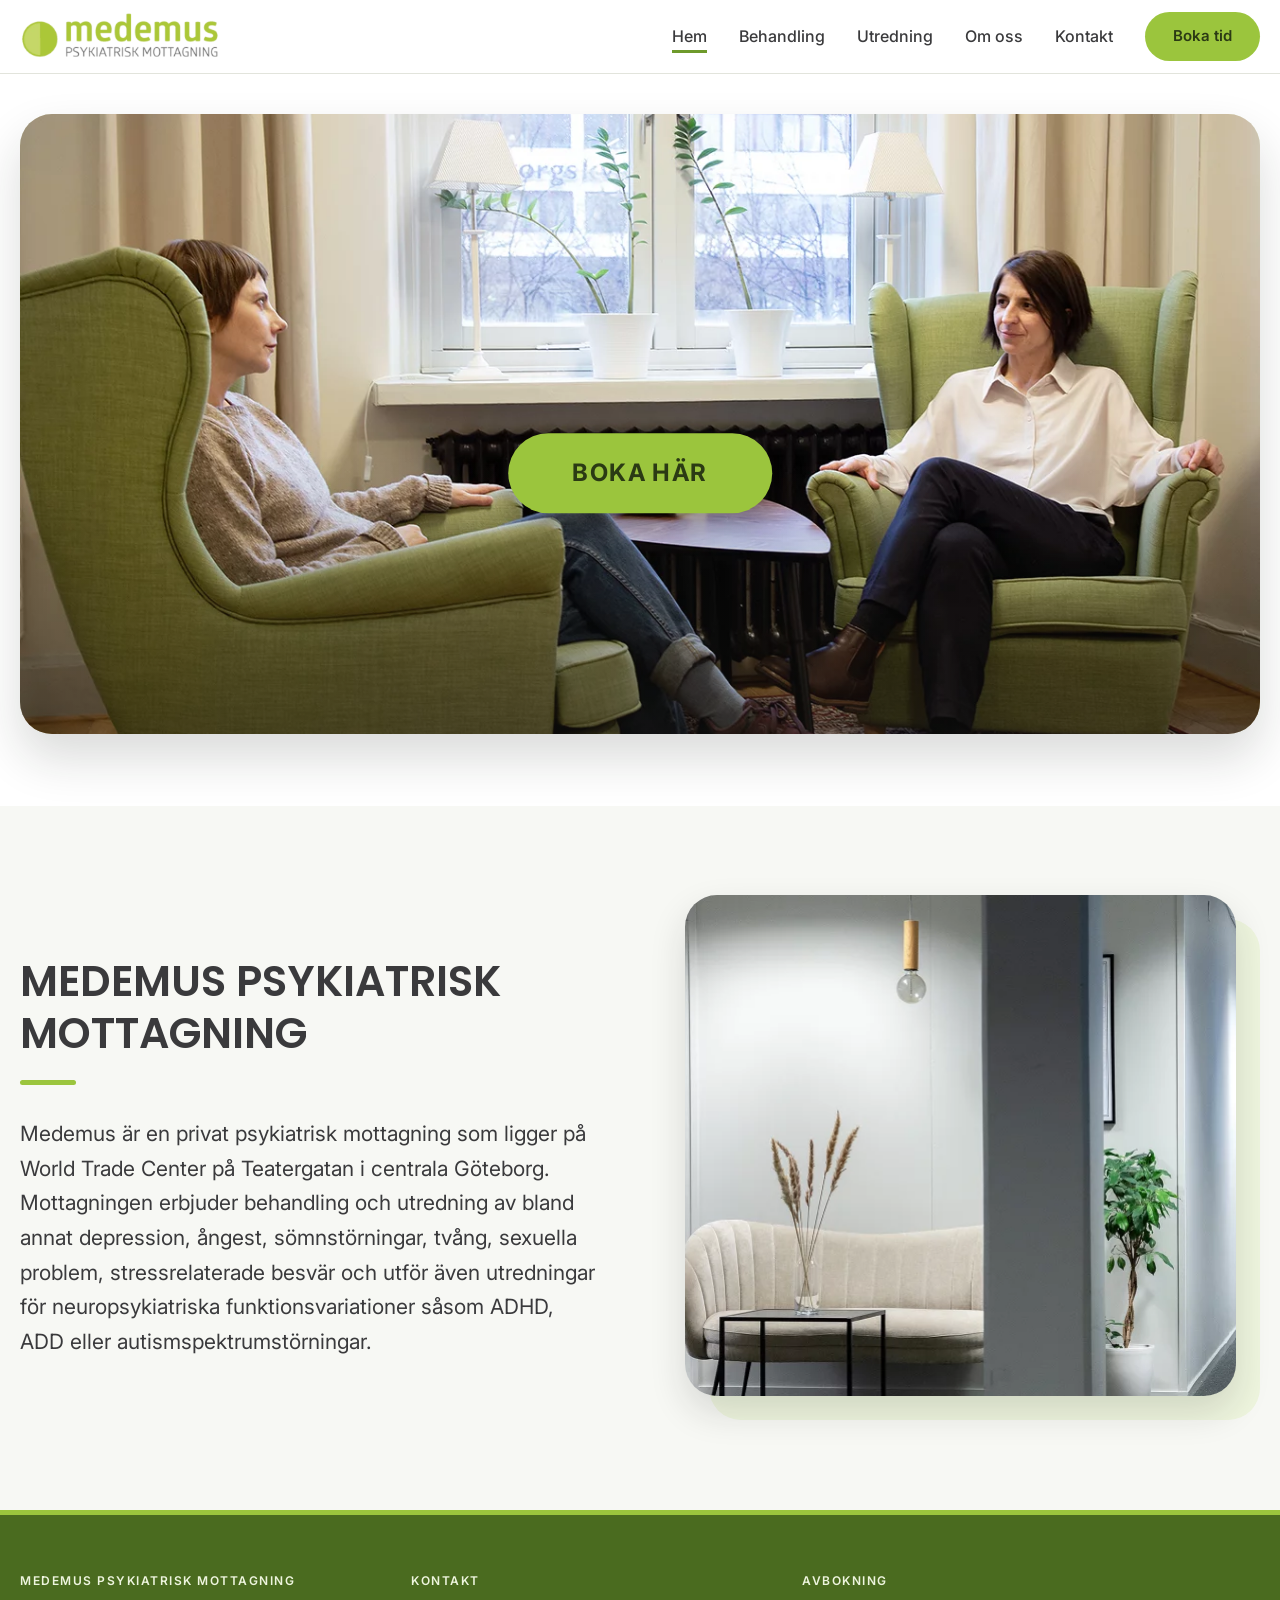
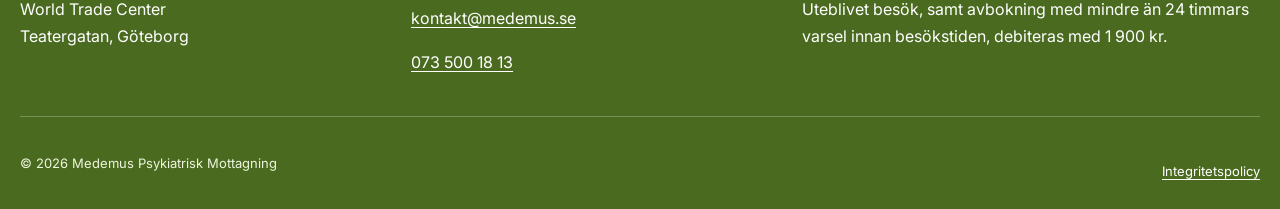
==== commit 165bf734: "Kontakt: grön linje under rubriken; navigering och sidfot i linje med innehållet Co-Authored-By: Cla" ====
--- a/index.html
+++ b/index.html
@@ -15,7 +15,7 @@
   <link rel="stylesheet" href="css/base.css">
   <link rel="stylesheet" href="css/components.css">
   <link rel="stylesheet" href="css/site.css?v=1">
-  <link rel="stylesheet" href="css/variant.css?v=2">
+  <link rel="stylesheet" href="css/variant.css?v=4">
 </head>
 <body>
 
--- a/css/variant.css
+++ b/css/variant.css
@@ -112,8 +112,9 @@
 @media (max-width: 860px) {
   .pg-row { grid-template-columns: 1fr; }
   .pg-hero { padding-block: 16px 32px; }
-  .hero-frame { border-radius: 20px; aspect-ratio: 358 / 300; }
-  .hero-frame__cta { min-width: 0; top: 60%; padding-inline: 1.75rem; }
+  .hero-frame { border-radius: 20px; aspect-ratio: 1310 / 693; }
+  .hero-frame img { object-position: center; }
+  .hero-frame__cta { min-width: 0; top: 52%; min-height: 44px; padding: 0.625rem 1.25rem; font-size: 0.9375rem; box-shadow: 0 4px 14px rgba(0, 0, 0, 0.25); }
   .photo-frame { padding: 0 16px 16px 0; }
   .photo-frame::before { inset: 16px 0 0 16px; border-radius: 20px; }
   .photo-frame img { border-radius: 20px; }
@@ -131,3 +132,6 @@
   .contact-card__row .copy-field__label { display: none; }
   .contact-card .copy-field__btn { padding: 10px 12px; }
 }
+
+/* Navigering och sidfot ligger i linje med sidans innehåll (samma sidmarginaler) */
+.v2-header .container, .v2-footer .container { width: min(100% - 2rem, 1240px); }
